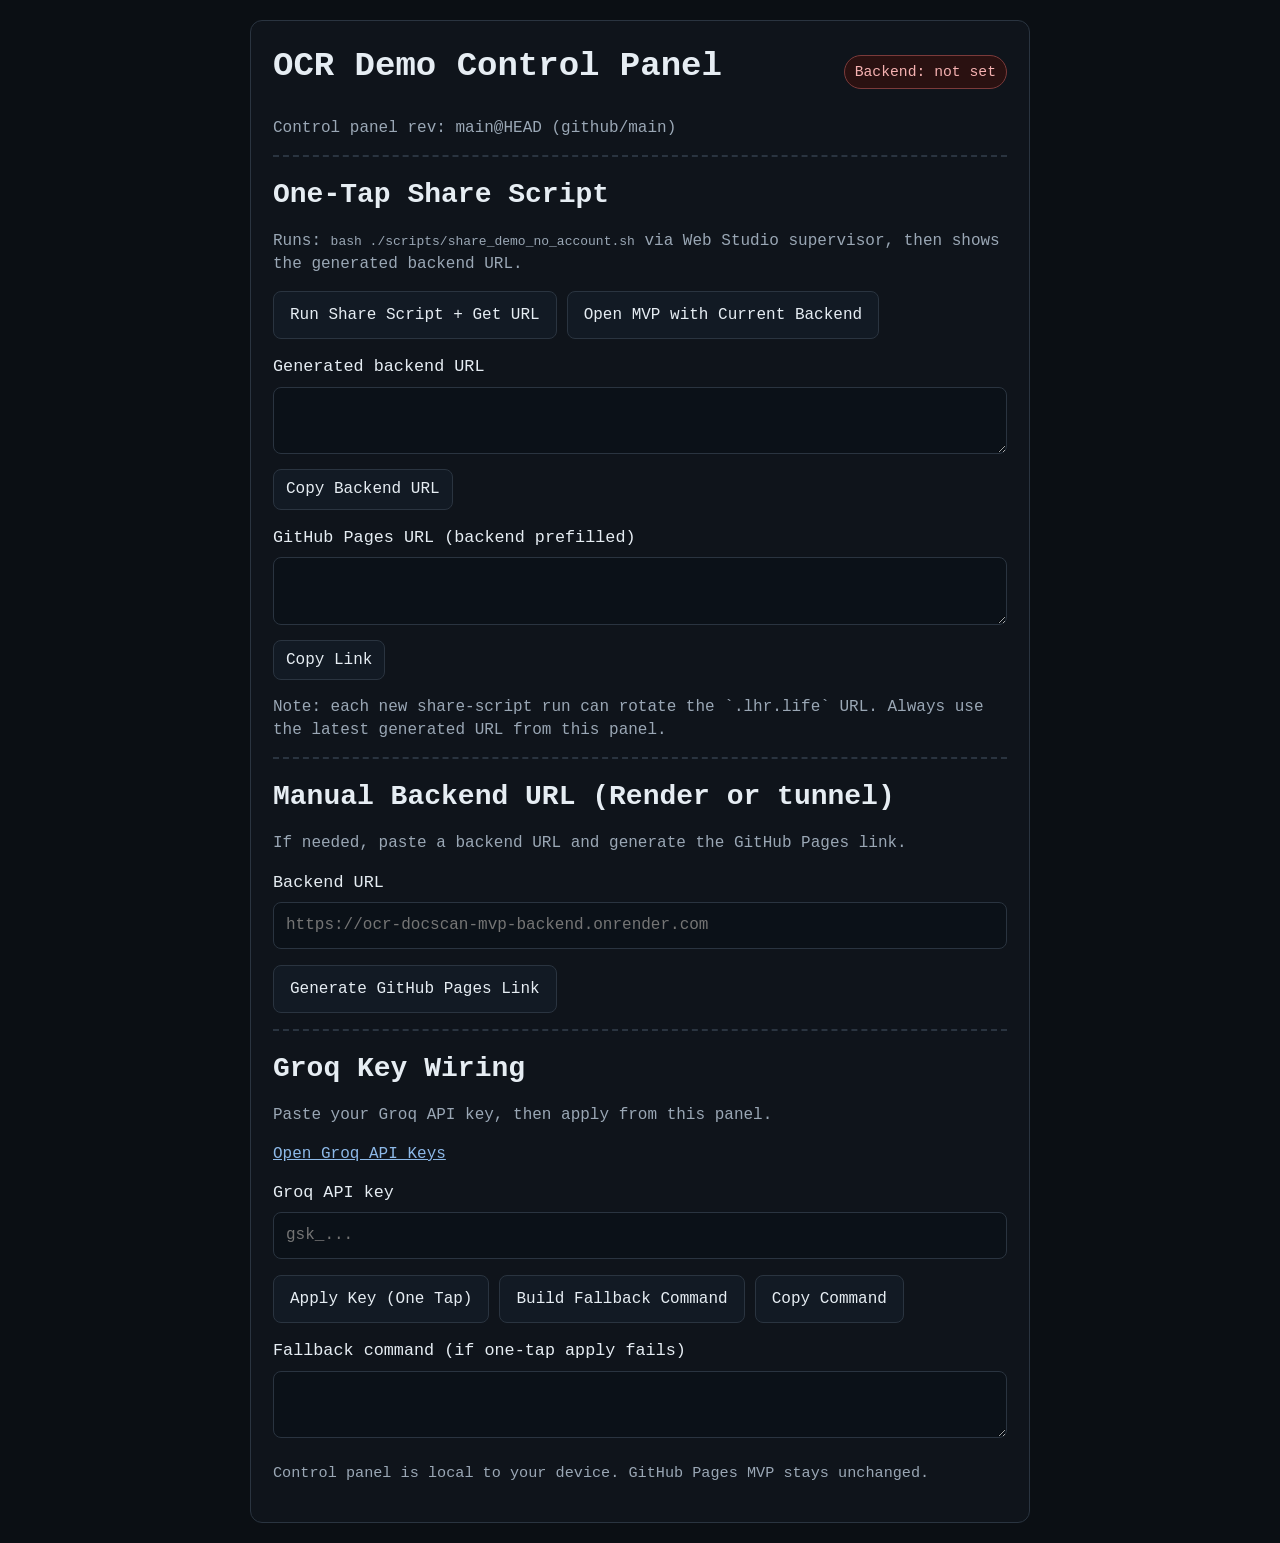
==== control-panel/index.html @ 300484a7 "fix(groq): normalize OpenAI-compatible URL handling and reduce frontend timeout stalls" ====
<!doctype html>
<html lang="en">
<head>
  <meta charset="UTF-8" />
  <meta name="viewport" content="width=device-width, initial-scale=1.0" />
  <title>OCR Demo Control Panel</title>
  <link rel="stylesheet" href="./style.css" />
</head>
<body data-page="index">
  <main class="page">
    <section class="card">
      <div class="topbar">
        <h1 class="h1">OCR Demo Control Panel</h1>
        <span id="backendStatus" class="status-chip">Backend: checking...</span>
      </div>
      <p id="controlPanelRevision" class="note"></p>
      <p id="backendHealthMeta" class="note"></p>
      <div class="hr"></div>

      <h2 class="h2" style="margin-bottom: 10px;">One-Tap Share Script</h2>
      <p class="note">Runs: <code>bash ./scripts/share_demo_no_account.sh</code> via Web Studio supervisor, then shows the generated backend URL.</p>

      <div class="row" style="margin-bottom: 14px;">
        <button id="runShareScriptBtn" class="btn" type="button">Run Share Script + Get URL</button>
        <a id="openMvpLinkBtn" class="btn" href="#" target="_blank" rel="noopener noreferrer">Open MVP with Current Backend</a>
      </div>

      <div class="field">
        <label class="label" for="generatedBackendUrlOutput">Generated backend URL</label>
        <textarea id="generatedBackendUrlOutput" class="input textarea" readonly></textarea>
        <button class="btn btn-small" data-copy-target="generatedBackendUrlOutput" type="button">Copy Backend URL</button>
      </div>

      <div class="field">
        <label class="label" for="githubPagesRenderUrlOutput">GitHub Pages URL (backend prefilled)</label>
        <textarea id="githubPagesRenderUrlOutput" class="input textarea" readonly></textarea>
        <button class="btn btn-small" data-copy-target="githubPagesRenderUrlOutput" type="button">Copy Link</button>
      </div>

      <p id="localOpsMsg" class="note"></p>
      <p class="note">Note: each new share-script run can rotate the `.lhr.life` URL. Always use the latest generated URL from this panel.</p>

      <div class="hr"></div>

      <h2 class="h2" style="margin-bottom: 10px;">Manual Backend URL (Render or tunnel)</h2>
      <p class="note">If needed, paste a backend URL and generate the GitHub Pages link.</p>

      <div class="field">
        <label class="label" for="renderBackendUrlInput">Backend URL</label>
        <input id="renderBackendUrlInput" class="input input-wide" placeholder="https://ocr-docscan-mvp-backend.onrender.com" />
      </div>

      <div class="row" style="margin-bottom: 14px;">
        <button id="generateRenderLinkBtn" class="btn" type="button">Generate GitHub Pages Link</button>
      </div>

      <p id="renderLinkMsg" class="note"></p>

      <div class="hr"></div>

      <h2 class="h2" style="margin-bottom: 10px;">Groq Key Wiring</h2>
      <p class="note">Paste your Groq API key, then apply from this panel.</p>
      <p class="note"><a href="https://console.groq.com/keys" target="_blank" rel="noopener noreferrer">Open Groq API Keys</a></p>

      <div class="field">
        <label class="label" for="groqKeyInput">Groq API key</label>
        <input id="groqKeyInput" class="input input-wide" type="password" placeholder="gsk_..." />
      </div>

      <div class="row" style="margin-bottom: 10px;">
        <button id="applyGroqKeyBtn" class="btn" type="button">Apply Key (One Tap)</button>
        <button id="buildGroqCommandBtn" class="btn" type="button">Build Fallback Command</button>
        <button class="btn" data-copy-target="groqSetupCommandOutput" type="button">Copy Command</button>
      </div>

      <div class="field">
        <label class="label" for="groqSetupCommandOutput">Fallback command (if one-tap apply fails)</label>
        <textarea id="groqSetupCommandOutput" class="input textarea" readonly></textarea>
      </div>

      <p id="groqSetupNote" class="note"></p>

      <p class="footer-note">Control panel is local to your device. GitHub Pages MVP stays unchanged.</p>
    </section>
  </main>
  <script src="./config.js?v=20260414d"></script>
  <script src="./app.js?v=20260414d"></script>
</body>
</html>
---- control-panel/style.css ----
:root {
  --bg: #0b0f14;
  --panel: #0f141b;
  --text: #e6edf3;
  --muted: #9aa7b5;
  --line: #2a3440;
  --btn: #121a24;
  --btn-hover: #182230;
}

* { box-sizing: border-box; }

html, body {
  margin: 0;
  padding: 0;
  background: var(--bg);
  color: var(--text);
  font-family: ui-monospace, SFMono-Regular, Menlo, Monaco, Consolas, "Liberation Mono", "Courier New", monospace;
  line-height: 1.4;
}

.page {
  min-height: 100dvh;
  display: grid;
  place-items: center;
  padding: 20px;
}

.card {
  width: min(780px, 100%);
  background: var(--panel);
  border: 1px solid var(--line);
  border-radius: 12px;
  padding: 22px;
}

.hr {
  border-top: 2px dashed var(--line);
  margin: 10px 0 18px;
}

.h1 {
  font-size: clamp(24px, 4vw, 34px);
  margin: 0 0 10px;
  font-weight: 700;
}

.h2 {
  font-size: clamp(20px, 3.3vw, 28px);
  margin: 0;
  font-weight: 700;
}

.topbar {
  display: flex;
  justify-content: space-between;
  align-items: center;
  gap: 12px;
  flex-wrap: wrap;
}

.status-chip {
  border: 1px solid var(--line);
  border-radius: 999px;
  padding: 6px 10px;
  font-size: 0.92rem;
  color: var(--muted);
}

.status-chip.ok {
  border-color: #2f7040;
  color: #9de1ad;
  background: #102316;
}

.status-chip.bad {
  border-color: #7b3a3a;
  color: #f5b1b1;
  background: #2a1111;
}

.row { display: flex; gap: 10px; flex-wrap: wrap; }

.btn {
  border: 1px solid var(--line);
  color: var(--text);
  background: var(--btn);
  border-radius: 8px;
  padding: 12px 16px;
  text-decoration: none;
  cursor: pointer;
  font: inherit;
}

.btn:hover { background: var(--btn-hover); }

.btn-small {
  margin-top: 8px;
  padding: 8px 12px;
}

.preview-box {
  margin: 18px 0;
  border: 2px dashed var(--line);
  border-radius: 8px;
  min-height: 190px;
  display: grid;
  place-items: center;
  text-align: center;
  color: var(--muted);
  padding: 16px;
}

.field { margin: 16px 0; }

.label {
  display: block;
  margin-bottom: 8px;
  font-size: 1.05rem;
}

.input {
  width: min(100%, 360px);
  border: 1px solid var(--line);
  border-radius: 8px;
  background: #0b1118;
  color: var(--text);
  padding: 11px 12px;
  font: inherit;
}

.input-wide {
  width: min(100%, 760px);
}

.textarea {
  width: 100%;
  min-height: 64px;
  resize: vertical;
  line-height: 1.35;
}

.note { color: var(--muted); }

.spinner {
  width: 34px;
  height: 34px;
  border-radius: 50%;
  border: 4px solid #1e2a38;
  border-top-color: #7ca8d6;
  animation: spin 1s linear infinite;
  margin-bottom: 10px;
}

@keyframes spin { to { transform: rotate(360deg); } }

.table {
  width: 100%;
  border-collapse: collapse;
  margin-top: 12px;
}

.table th, .table td {
  border: 1px solid var(--line);
  padding: 10px 12px;
  text-align: left;
}

.table th { color: var(--muted); font-weight: 600; }

.nav-grid {
  display: grid;
  grid-template-columns: repeat(auto-fit, minmax(190px, 1fr));
  gap: 10px;
}

.kv p { margin: 0 0 12px; }

.status-ok { color: #7fd18a; }

.footer-note {
  margin-top: 18px;
  color: var(--muted);
  font-size: 0.95rem;
}

a {
  color: #8db9e8;
}

a:hover {
  color: #b9d8f6;
}
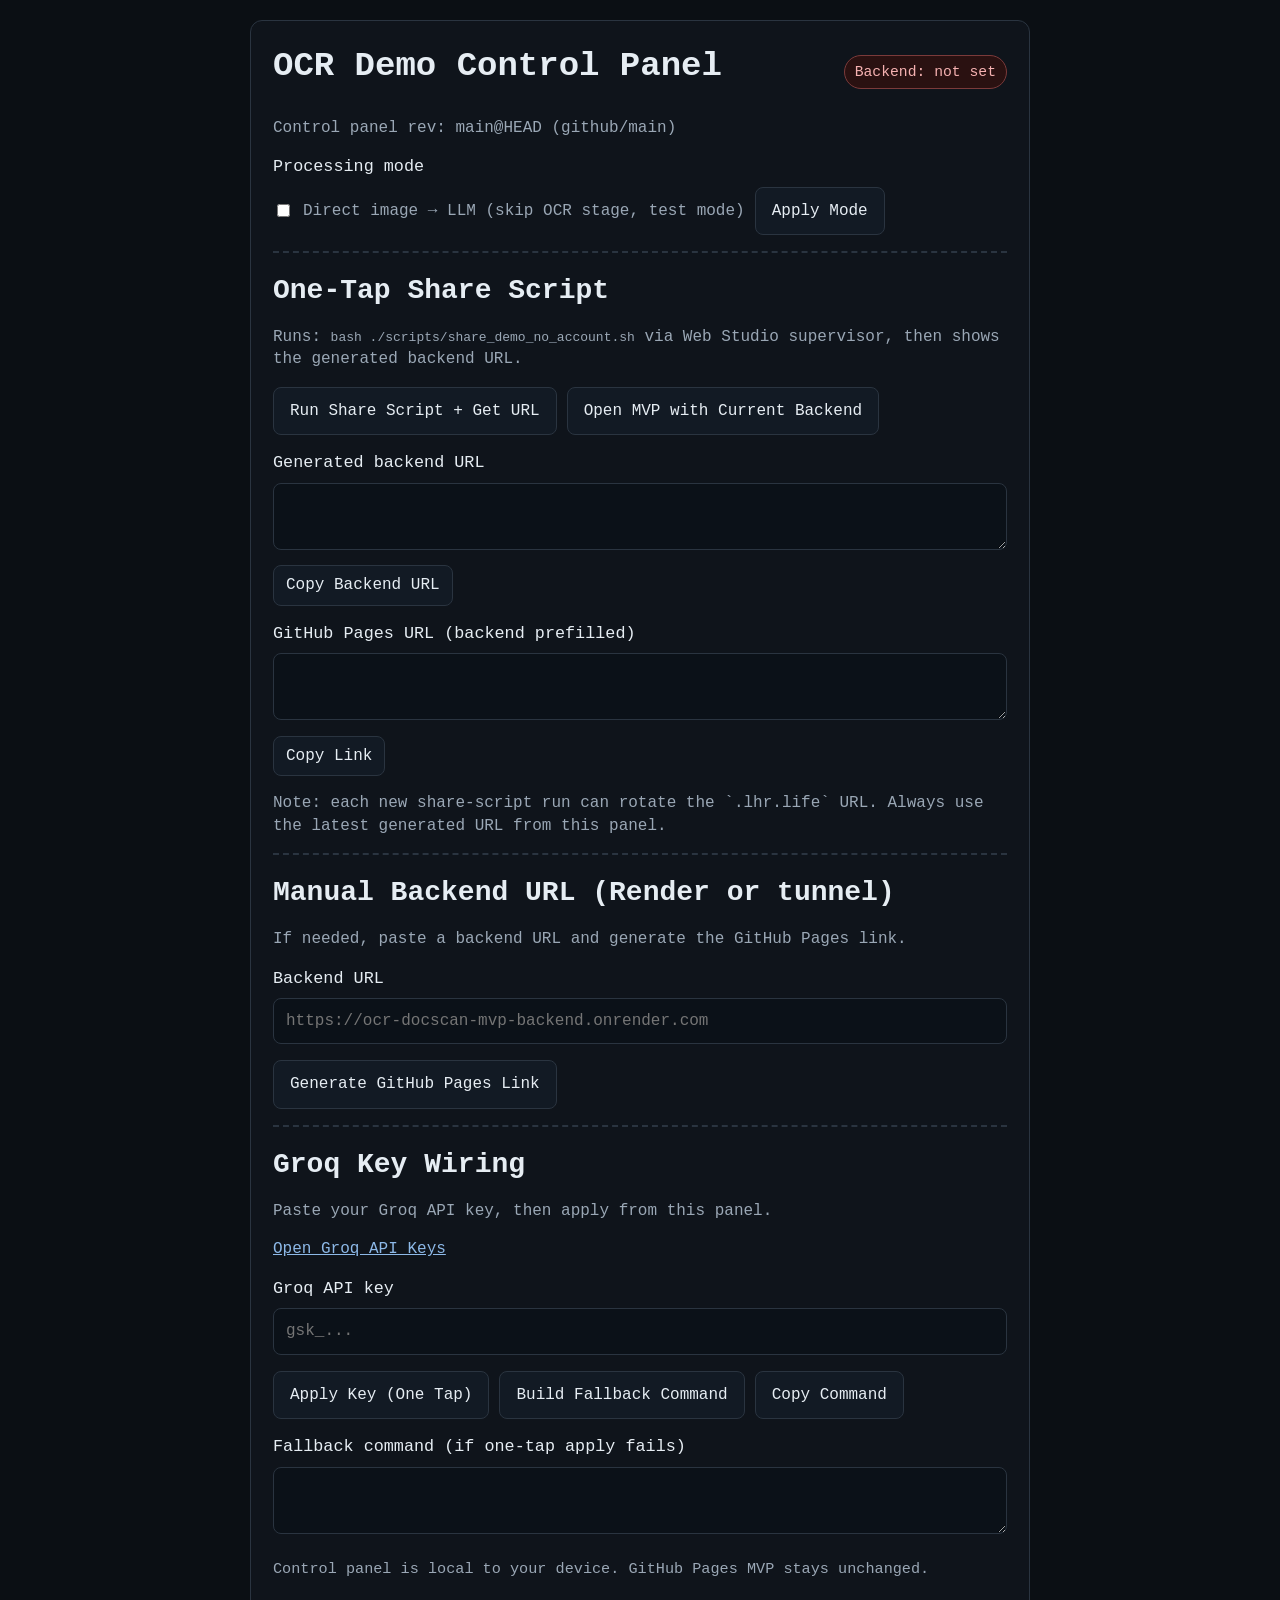
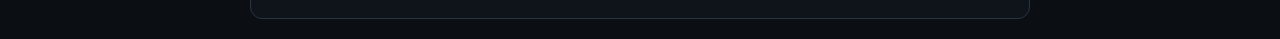
==== commit 2918383b: "feat(control): add direct image-to-LLM mode toggle in control panel" ====
--- a/control-panel/index.html
+++ b/control-panel/index.html
@@ -15,6 +15,17 @@
       </div>
       <p id="controlPanelRevision" class="note"></p>
       <p id="backendHealthMeta" class="note"></p>
+
+      <div class="field">
+        <label class="label" for="directImageToLlmToggle">Processing mode</label>
+        <div class="row" style="align-items:center;">
+          <input id="directImageToLlmToggle" type="checkbox" />
+          <span class="note">Direct image → LLM (skip OCR stage, test mode)</span>
+          <button id="applyModeBtn" class="btn" type="button">Apply Mode</button>
+        </div>
+        <p id="modeToggleMsg" class="note"></p>
+      </div>
+
       <div class="hr"></div>
 
       <h2 class="h2" style="margin-bottom: 10px;">One-Tap Share Script</h2>
@@ -83,7 +94,7 @@
       <p class="footer-note">Control panel is local to your device. GitHub Pages MVP stays unchanged.</p>
     </section>
   </main>
-  <script src="./config.js?v=20260414d"></script>
-  <script src="./app.js?v=20260414d"></script>
+  <script src="./config.js?v=20260414n"></script>
+  <script src="./app.js?v=20260414n"></script>
 </body>
 </html>
